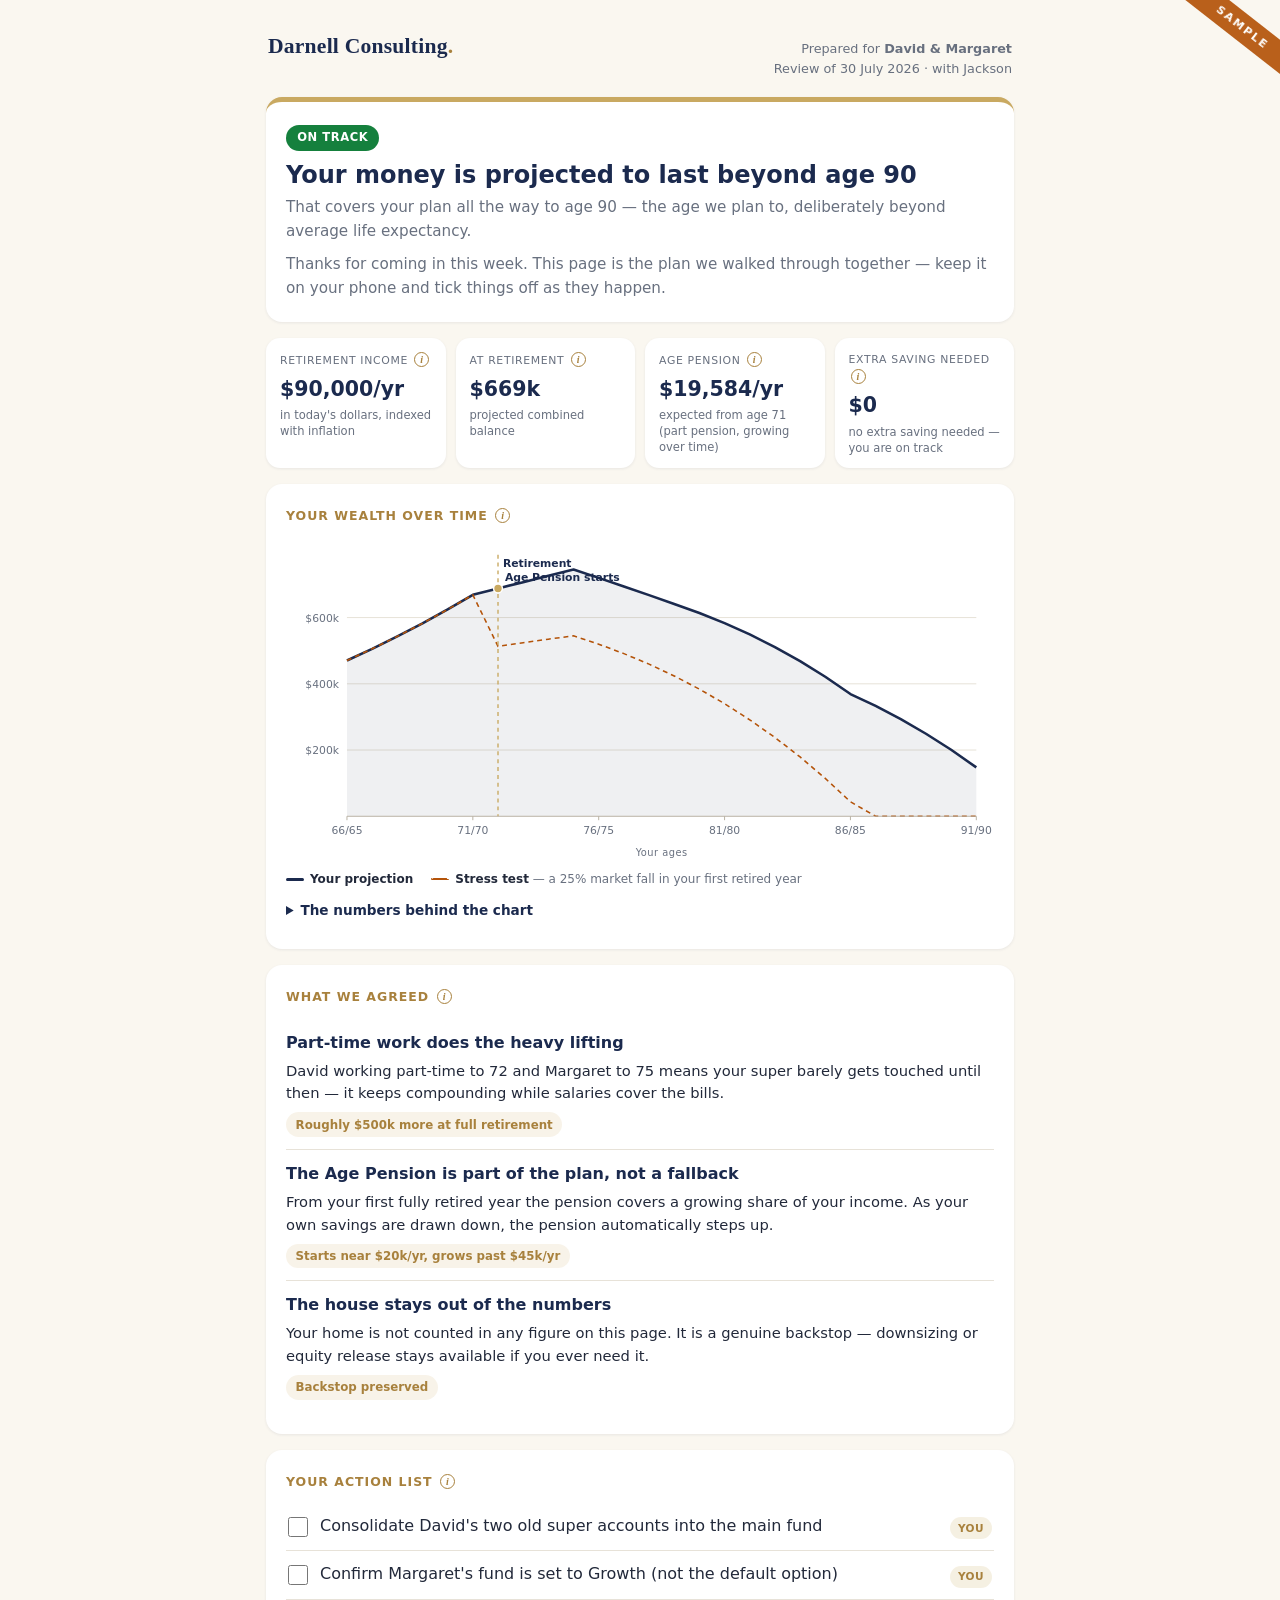
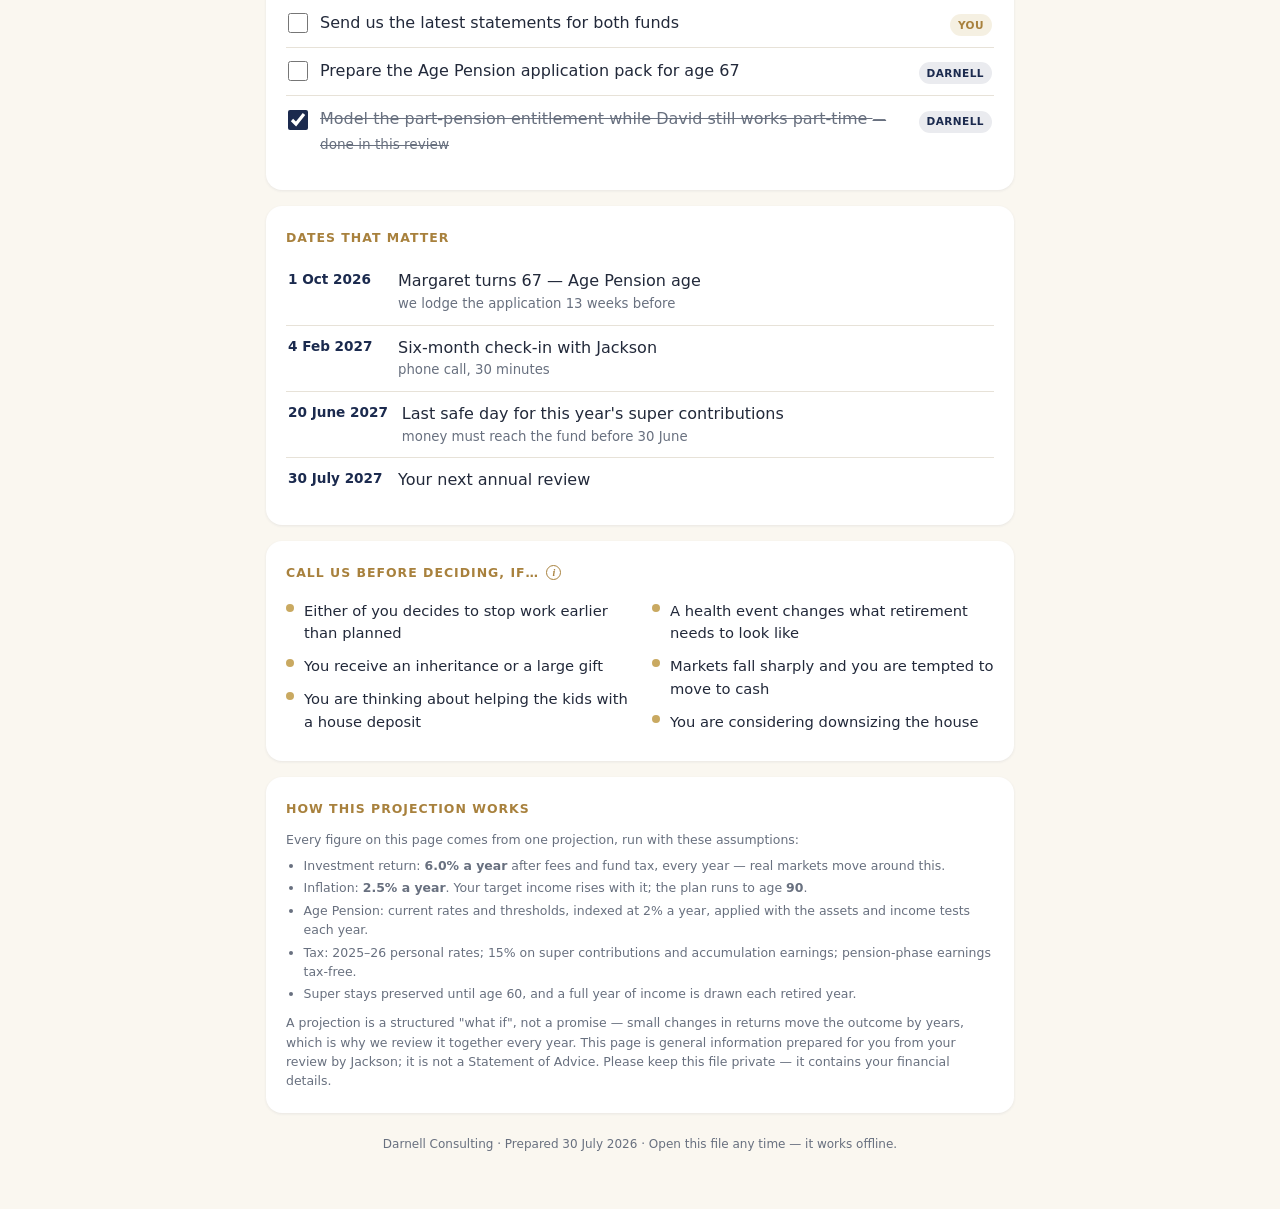
==== mockups/client-report-sample.html @ 5c4e3220 "Add client take-home report generator + sample mockup (additive only) New export/clientReport.js bui" ====
<!DOCTYPE html>
<html lang="en-AU">
<head>
<meta charset="utf-8">
<meta name="viewport" content="width=device-width, initial-scale=1">
<meta name="robots" content="noindex">
<title>David &amp; Margaret — Your plan at a glance</title>
<style>
  :root { --cream:#FAF7F0; --navy:#1B2A4E; --gold:#C9A961; --gold2:#A8813D;
          --ink:#22293a; --muted:#68707f; --line:#e7e2d8;
          --good:#15803d; --warn:#b45309; --bad:#991b1b; }
  * { box-sizing:border-box; margin:0; padding:0; }
  body { background:var(--cream); color:var(--ink);
         font:16px/1.55 system-ui,-apple-system,"Segoe UI",Roboto,sans-serif;
         -webkit-text-size-adjust:100%; }
  .wrap { max-width:780px; margin:0 auto; padding:20px 16px 56px; }
  header.brand { display:flex; align-items:baseline; justify-content:space-between;
                 gap:12px; flex-wrap:wrap; padding:10px 2px 18px; }
  .wordmark { font-family:Georgia,'Times New Roman',serif; font-size:1.35rem;
              font-weight:700; color:var(--navy); letter-spacing:.01em; }
  .wordmark span { color:var(--gold2); }
  .prep { font-size:.8rem; color:var(--muted); text-align:right; }
  .card { background:#fff; border-radius:16px; padding:22px 20px;
          box-shadow:0 1px 3px rgba(27,42,78,.08); margin-bottom:16px; }
  h2 { font-size:.78rem; letter-spacing:.08em; text-transform:uppercase;
       color:var(--gold2); margin-bottom:12px; }
  /* hero */
  .hero { border-top:5px solid var(--gold); }
  .pill { display:inline-block; font-size:.72rem; font-weight:700; letter-spacing:.05em;
          text-transform:uppercase; padding:.25rem .7rem; border-radius:2rem; color:#fff; }
  .good .pill { background:var(--good); } .warn .pill { background:var(--warn); }
  .bad  .pill { background:var(--bad); }
  .hero h1 { font-size:1.5rem; line-height:1.25; margin:.6rem 0 .4rem; color:var(--navy); }
  .hero p  { color:var(--muted); font-size:.95rem; }
  /* tiles */
  .tiles { display:grid; grid-template-columns:repeat(auto-fit,minmax(158px,1fr)); gap:10px; }
  .tile { background:#fff; border-radius:14px; padding:14px 14px 12px;
          box-shadow:0 1px 3px rgba(27,42,78,.08); }
  .tile .l { font-size:.68rem; text-transform:uppercase; letter-spacing:.06em; color:var(--muted); }
  .tile .v { font-size:1.28rem; font-weight:700; color:var(--navy); margin:.2rem 0 .1rem; }
  .tile .n { font-size:.72rem; color:var(--muted); line-height:1.4; }
  /* chart */
  svg { width:100%; height:auto; display:block; }
  .ax  { font-size:11px; fill:var(--muted); } .axl { font-size:10px; letter-spacing:.05em; }
  .mk  { font-size:11px; fill:var(--navy); font-weight:600; } .mkr { fill:var(--bad); }
  .legend { display:flex; gap:18px; flex-wrap:wrap; font-size:.75rem; color:var(--muted); margin-top:8px; }
  .legend b { font-weight:600; color:var(--ink); }
  .sw { display:inline-block; width:18px; height:0; border-top:3px solid var(--navy);
        vertical-align:middle; margin-right:6px; border-radius:2px; }
  .sw.stress { border-top:2px dashed var(--warn); }
  /* actions */
  .actions ul { list-style:none; }
  .actions li { border-bottom:1px solid var(--line); }
  .actions li:last-child { border-bottom:none; }
  .actions label { display:flex; align-items:flex-start; gap:12px; padding:11px 2px; cursor:pointer; }
  .actions input { width:1.25rem; height:1.25rem; margin-top:.15rem; accent-color:var(--navy); flex-shrink:0; }
  .atext { flex:1; } .atext em { color:var(--muted); font-style:normal; font-size:.85rem; }
  input:checked ~ .atext { text-decoration:line-through; color:var(--muted); }
  .chip { font-size:.66rem; font-weight:700; letter-spacing:.04em; text-transform:uppercase;
          padding:.18rem .5rem; border-radius:2rem; flex-shrink:0; margin-top:.2rem; }
  .chip.you { background:rgba(201,169,97,.18); color:var(--gold2); }
  .chip.us  { background:rgba(27,42,78,.09); color:var(--navy); }
  /* dates */
  .dates ul { list-style:none; }
  .dates li { display:flex; gap:14px; padding:10px 2px; border-bottom:1px solid var(--line); }
  .dates li:last-child { border-bottom:none; }
  .dd { min-width:96px; font-weight:700; color:var(--navy); font-size:.85rem; }
  .dt { flex:1; } .dt em { display:block; color:var(--muted); font-style:normal; font-size:.83rem; }
  /* strategies */
  .strat { padding:12px 0; border-bottom:1px solid var(--line); }
  .strat:last-child { border-bottom:none; }
  .strat h3 { font-size:1rem; color:var(--navy); margin-bottom:.25rem; }
  .strat p { font-size:.92rem; color:var(--ink); }
  .impact { display:inline-block; margin-top:.45rem; font-size:.74rem; font-weight:600;
            color:var(--gold2); background:rgba(201,169,97,.14); padding:.2rem .6rem; border-radius:2rem; }
  /* call us */
  .callus ul { list-style:none; columns:2; column-gap:24px; }
  .callus li { break-inside:avoid; padding:5px 0 5px 18px; position:relative; font-size:.92rem; }
  .callus li::before { content:""; position:absolute; left:0; top:.62em; width:8px; height:8px;
                       border-radius:50%; background:var(--gold); }
  @media (max-width:560px){ .callus ul { columns:1; } }
  /* table */
  details { margin-top:6px; }
  summary { cursor:pointer; font-size:.85rem; font-weight:600; color:var(--navy); padding:6px 0; }
  table { width:100%; border-collapse:collapse; font-size:.8rem; margin-top:8px; }
  th { text-align:left; font-size:.66rem; text-transform:uppercase; letter-spacing:.05em;
       color:var(--muted); padding:6px 8px; border-bottom:1px solid var(--line); }
  td { padding:5px 8px; border-bottom:1px solid #f3efe6; }
  th.n, td.n { text-align:right; font-variant-numeric:tabular-nums; }
  /* fine print */
  .fine { font-size:.78rem; color:var(--muted); }
  .fine ul { margin:.4rem 0 .6rem 1.1rem; }
  .fine li { margin-bottom:.2rem; }
  /* explain marks */
  .i { display:inline-flex; align-items:center; justify-content:center; width:15px; height:15px;
       border-radius:50%; border:1px solid var(--gold2); color:var(--gold2); background:none;
       font:italic 700 10px Georgia,serif; cursor:pointer; vertical-align:.12em; margin-left:2px; }
  #pop { position:absolute; z-index:10; max-width:280px; background:var(--navy); color:#fff;
         font-size:.78rem; line-height:1.45; padding:10px 12px; border-radius:10px;
         box-shadow:0 6px 20px rgba(27,42,78,.35); display:none; }
  /* sample ribbon */
  .ribbon { position:fixed; top:14px; right:-42px; transform:rotate(38deg); z-index:20;
            background:var(--warn); color:#fff; font-size:.7rem; font-weight:800;
            letter-spacing:.18em; padding:.3rem 3rem; opacity:.92; pointer-events:none; }
  footer { text-align:center; color:var(--muted); font-size:.75rem; margin-top:22px; }
  @media print {
    body { background:#fff; } .card,.tile { box-shadow:none; border:1px solid var(--line); }
    .i,.ribbon { display:none; } details { open:true; }
  }
</style>
</head>
<body>
<div class="ribbon">SAMPLE</div>
<div class="wrap">

  <header class="brand">
    <div class="wordmark">Darnell Consulting<span>.</span></div>
    <div class="prep">Prepared for <b>David &amp; Margaret</b><br>
      Review of 30 July 2026 · with Jackson</div>
  </header>

  <div class="card hero good">
    <span class="pill">On track</span>
    <h1>Your money is projected to last beyond age 90</h1>
    <p>That covers your plan all the way to age 90 — the age we plan to, deliberately beyond average life expectancy.</p>
    <p style="margin-top:.6rem">Thanks for coming in this week. This page is the plan we walked through together — keep it on your phone and tick things off as they happen.</p>
  </div>

  <div class="tiles" style="margin-bottom:16px">
    <div class="tile">
      <div class="l">Retirement income <button class="i" type="button" data-tip="The yearly income your plan is built around, in today&#39;s dollars. The projection increases it with inflation every year so your buying power stays the same." aria-label="What is this?">i</button></div>
      <div class="v">$90,000/yr</div>
      <div class="n">in today's dollars, indexed with inflation</div>
    </div>
    <div class="tile">
      <div class="l">At retirement <button class="i" type="button" data-tip="Your combined super and savings projected to the year you have both stopped work, in the dollars of that year." aria-label="What is this?">i</button></div>
      <div class="v">$669k</div>
      <div class="n">projected combined balance</div>
    </div>
    <div class="tile">
      <div class="l">Age Pension <button class="i" type="button" data-tip="The government Age Pension your household is projected to receive, based on the assets and income tests. It usually grows as your own savings are drawn down." aria-label="What is this?">i</button></div>
      <div class="v">$19,584/yr</div>
      <div class="n">expected from age 71 (part pension, growing over time)</div>
    </div>
    <div class="tile">
      <div class="l">Extra saving needed <button class="i" type="button" data-tip="The additional amount to put away, starting now, for your money to last to the plan-to age. Calculated by the same projection as the chart." aria-label="What is this?">i</button></div>
      <div class="v">$0</div>
      <div class="n">no extra saving needed — you are on track</div>
    </div>
  </div>

  <div class="card">
    <h2>Your wealth over time <button class="i" type="button" data-tip="Each point is your projected combined super and savings at that age. The gold dashed line marks retirement; the dot marks where the Age Pension begins." aria-label="What is this?">i</button></h2>
    <svg viewBox="0 0 720 330" role="img" aria-label="Projected household wealth by age">
    <line x1="62" y1="216.64549128523356" x2="702" y2="216.64549128523356" stroke="#e7e2d8" stroke-width="1"/><text x="54" y="220.64549128523356" text-anchor="end" class="ax">$200k</text><line x1="62" y1="149.29098257046712" x2="702" y2="149.29098257046712" stroke="#e7e2d8" stroke-width="1"/><text x="54" y="153.29098257046712" text-anchor="end" class="ax">$400k</text><line x1="62" y1="81.93647385570068" x2="702" y2="81.93647385570068" stroke="#e7e2d8" stroke-width="1"/><text x="54" y="85.93647385570068" text-anchor="end" class="ax">$600k</text><line x1="62" y1="284" x2="62" y2="288" stroke="#b9b2a4"/><text x="62" y="302" text-anchor="middle" class="ax">66/65</text><line x1="190" y1="284" x2="190" y2="288" stroke="#b9b2a4"/><text x="190" y="302" text-anchor="middle" class="ax">71/70</text><line x1="318" y1="284" x2="318" y2="288" stroke="#b9b2a4"/><text x="318" y="302" text-anchor="middle" class="ax">76/75</text><line x1="446" y1="284" x2="446" y2="288" stroke="#b9b2a4"/><text x="446" y="302" text-anchor="middle" class="ax">81/80</text><line x1="574" y1="284" x2="574" y2="288" stroke="#b9b2a4"/><text x="574" y="302" text-anchor="middle" class="ax">86/85</text><line x1="702" y1="284" x2="702" y2="288" stroke="#b9b2a4"/><text x="702" y="302" text-anchor="middle" class="ax">91/90</text><text x="382" y="324" text-anchor="middle" class="ax axl">Your ages</text>
    <path d="M62.0,125.6L87.6,113.7L113.2,101.1L138.8,87.8L164.4,73.7L190.0,58.8L215.6,52.3L241.2,45.9L266.8,39.4L292.4,33.1L318.0,41.6L343.6,50.3L369.2,59.1L394.8,68.1L420.4,77.3L446.0,87.6L471.6,99.1L497.2,111.9L522.8,126.2L548.4,142.1L574.0,159.7L599.6,171.8L625.2,185.3L650.8,200.1L676.4,216.4L702.0,234.3L702.0,284L62.0,284Z" fill="#1B2A4E" opacity="0.07"/>
    <path d="M62.0,125.6L87.6,113.7L113.2,101.1L138.8,87.8L164.4,73.7L190.0,58.8L215.6,52.3L241.2,45.9L266.8,39.4L292.4,33.1L318.0,41.6L343.6,50.3L369.2,59.1L394.8,68.1L420.4,77.3L446.0,87.6L471.6,99.1L497.2,111.9L522.8,126.2L548.4,142.1L574.0,159.7L599.6,171.8L625.2,185.3L650.8,200.1L676.4,216.4L702.0,234.3" fill="none" stroke="#1B2A4E" stroke-width="2.6" stroke-linejoin="round"/>
    <path d="M62.0,125.6L87.6,113.7L113.2,101.1L138.8,87.8L164.4,73.7L190.0,58.8L215.6,111.2L241.2,107.5L266.8,103.9L292.4,100.5L318.0,109.0L343.6,118.6L369.2,129.3L394.8,141.3L420.4,154.7L446.0,169.5L471.6,185.9L497.2,203.9L522.8,223.7L548.4,245.5L574.0,269.3L599.6,284.0L625.2,284.0L650.8,284.0L676.4,284.0L702.0,284.0" fill="none" stroke="#b45309" stroke-width="1.6" stroke-dasharray="5 4"/><line x1="215.6" y1="18" x2="215.6" y2="284" stroke="#C9A961" stroke-width="1.4" stroke-dasharray="4 4"/><text x="220.6" y="30" class="mk">Retirement</text><circle cx="215.6" cy="52.31964410412715" r="4.5" fill="#C9A961" stroke="#fff" stroke-width="1.5"/><text x="222.6" y="44.31964410412715" class="mk">Age Pension starts</text>
    <line x1="62" y1="284" x2="702" y2="284" stroke="#b9b2a4"/>
  </svg>
    <div class="legend">
      <span><span class="sw"></span><b>Your projection</b></span>
      <span><span class="sw stress"></span><b>Stress test</b> — a 25% market fall in your first retired year</span>
    </div>
    <details>
      <summary>The numbers behind the chart</summary>
      <table>
    <thead><tr>
      <th>Your ages</th><th>Phase</th>
      <th class="n">Balance <button class="i" type="button" data-tip="The projected value of your combined super and savings at the end of that year, in the dollars of that year." aria-label="What is this?">i</button></th>
      <th class="n">In today's dollars <button class="i" type="button" data-tip="The same balance adjusted for inflation at 2.5% a year — what it would feel like in today&#39;s money." aria-label="What is this?">i</button></th>
    </tr></thead>
    <tbody><tr>
      <td>66 / 65</td>
      <td>Building up</td>
      <td class="n">$470,314</td>
      <td class="n">$470,314</td>
    </tr><tr>
      <td>67 / 66</td>
      <td>Building up</td>
      <td class="n">$505,607</td>
      <td class="n">$493,275</td>
    </tr><tr>
      <td>68 / 67</td>
      <td>Building up</td>
      <td class="n">$542,982</td>
      <td class="n">$516,818</td>
    </tr><tr>
      <td>69 / 68</td>
      <td>Building up</td>
      <td class="n">$582,554</td>
      <td class="n">$540,959</td>
    </tr><tr>
      <td>70 / 69</td>
      <td>Building up</td>
      <td class="n">$624,441</td>
      <td class="n">$565,712</td>
    </tr><tr>
      <td>71 / 70</td>
      <td>Building up</td>
      <td class="n">$668,768</td>
      <td class="n">$591,093</td>
    </tr><tr>
      <td>72 / 71</td>
      <td>Drawing down</td>
      <td class="n">$687,943</td>
      <td class="n">$593,211</td>
    </tr><tr>
      <td>73 / 72</td>
      <td>Drawing down</td>
      <td class="n">$707,085</td>
      <td class="n">$594,846</td>
    </tr><tr>
      <td>74 / 73</td>
      <td>Drawing down</td>
      <td class="n">$726,162</td>
      <td class="n">$595,995</td>
    </tr><tr>
      <td>75 / 74</td>
      <td>Drawing down</td>
      <td class="n">$745,142</td>
      <td class="n">$596,656</td>
    </tr><tr>
      <td>76 / 75</td>
      <td>Drawing down</td>
      <td class="n">$719,697</td>
      <td class="n">$562,226</td>
    </tr><tr>
      <td>77 / 76</td>
      <td>Drawing down</td>
      <td class="n">$693,879</td>
      <td class="n">$528,836</td>
    </tr><tr>
      <td>78 / 77</td>
      <td>Drawing down</td>
      <td class="n">$667,694</td>
      <td class="n">$496,468</td>
    </tr><tr>
      <td>79 / 78</td>
      <td>Drawing down</td>
      <td class="n">$641,147</td>
      <td class="n">$465,101</td>
    </tr><tr>
      <td>80 / 79</td>
      <td>Drawing down</td>
      <td class="n">$613,660</td>
      <td class="n">$434,304</td>
    </tr><tr>
      <td>81 / 80</td>
      <td>Drawing down</td>
      <td class="n">$583,123</td>
      <td class="n">$402,626</td>
    </tr><tr>
      <td>82 / 81</td>
      <td>Drawing down</td>
      <td class="n">$549,122</td>
      <td class="n">$369,902</td>
    </tr><tr>
      <td>83 / 82</td>
      <td>Drawing down</td>
      <td class="n">$511,033</td>
      <td class="n">$335,848</td>
    </tr><tr>
      <td>84 / 83</td>
      <td>Drawing down</td>
      <td class="n">$468,553</td>
      <td class="n">$300,420</td>
    </tr><tr>
      <td>85 / 84</td>
      <td>Drawing down</td>
      <td class="n">$421,360</td>
      <td class="n">$263,572</td>
    </tr><tr>
      <td>86 / 85</td>
      <td>Drawing down</td>
      <td class="n">$369,110</td>
      <td class="n">$225,257</td>
    </tr><tr>
      <td>87 / 86</td>
      <td>Drawing down</td>
      <td class="n">$333,080</td>
      <td class="n">$198,311</td>
    </tr><tr>
      <td>88 / 87</td>
      <td>Drawing down</td>
      <td class="n">$293,196</td>
      <td class="n">$170,307</td>
    </tr><tr>
      <td>89 / 88</td>
      <td>Drawing down</td>
      <td class="n">$249,179</td>
      <td class="n">$141,209</td>
    </tr><tr>
      <td>90 / 89</td>
      <td>Drawing down</td>
      <td class="n">$200,733</td>
      <td class="n">$110,980</td>
    </tr><tr>
      <td>91 / 90</td>
      <td>Drawing down</td>
      <td class="n">$147,543</td>
      <td class="n">$79,583</td>
    </tr></tbody>
  </table>
    </details>
  </div>

  <div class="card">
    <h2>What we agreed <button class="i" type="button" data-tip="The strategies from your review — what we are doing and why it helps." aria-label="What is this?">i</button></h2>
    
    <div class="strat">
      <h3>Part-time work does the heavy lifting</h3>
      <p>David working part-time to 72 and Margaret to 75 means your super barely gets touched until then — it keeps compounding while salaries cover the bills.</p>
      <span class="impact">Roughly $500k more at full retirement</span>
    </div>
    <div class="strat">
      <h3>The Age Pension is part of the plan, not a fallback</h3>
      <p>From your first fully retired year the pension covers a growing share of your income. As your own savings are drawn down, the pension automatically steps up.</p>
      <span class="impact">Starts near $20k/yr, grows past $45k/yr</span>
    </div>
    <div class="strat">
      <h3>The house stays out of the numbers</h3>
      <p>Your home is not counted in any figure on this page. It is a genuine backstop — downsizing or equity release stays available if you ever need it.</p>
      <span class="impact">Backstop preserved</span>
    </div>
  </div>

  <div class="card actions">
    <h2>Your action list <button class="i" type="button" data-tip="Tick things off as you go — ticks are saved on this device. Items marked with our name are ours to do." aria-label="What is this?">i</button></h2>
    <ul>
    <li>
      <label>
        <input type="checkbox" data-tick="0" >
        <span class="atext">Consolidate David&#39;s two old super accounts into the main fund</span>
        <span class="chip you">You</span>
      </label>
    </li>
    <li>
      <label>
        <input type="checkbox" data-tick="1" >
        <span class="atext">Confirm Margaret&#39;s fund is set to Growth (not the default option)</span>
        <span class="chip you">You</span>
      </label>
    </li>
    <li>
      <label>
        <input type="checkbox" data-tick="2" >
        <span class="atext">Send us the latest statements for both funds</span>
        <span class="chip you">You</span>
      </label>
    </li>
    <li>
      <label>
        <input type="checkbox" data-tick="3" >
        <span class="atext">Prepare the Age Pension application pack for age 67</span>
        <span class="chip us">Darnell</span>
      </label>
    </li>
    <li>
      <label>
        <input type="checkbox" data-tick="4" checked>
        <span class="atext">Model the part-pension entitlement while David still works part-time <em>— done in this review</em></span>
        <span class="chip us">Darnell</span>
      </label>
    </li></ul>
  </div>

  <div class="card dates">
    <h2>Dates that matter</h2>
    <ul>
    <li>
      <span class="dd">1 Oct 2026</span>
      <span class="dt">Margaret turns 67 — Age Pension age<em>we lodge the application 13 weeks before</em></span>
    </li>
    <li>
      <span class="dd">4 Feb 2027</span>
      <span class="dt">Six-month check-in with Jackson<em>phone call, 30 minutes</em></span>
    </li>
    <li>
      <span class="dd">20 June 2027</span>
      <span class="dt">Last safe day for this year&#39;s super contributions<em>money must reach the fund before 30 June</em></span>
    </li>
    <li>
      <span class="dd">30 July 2027</span>
      <span class="dt">Your next annual review</span>
    </li></ul>
  </div>

  <div class="card callus">
    <h2>Call us before deciding, if… <button class="i" type="button" data-tip="Life events that change the plan. A quick call first usually saves money — and sometimes a lot of tax." aria-label="What is this?">i</button></h2>
    <ul><li>Either of you decides to stop work earlier than planned</li><li>You receive an inheritance or a large gift</li><li>You are thinking about helping the kids with a house deposit</li><li>A health event changes what retirement needs to look like</li><li>Markets fall sharply and you are tempted to move to cash</li><li>You are considering downsizing the house</li></ul>
  </div>

  <div class="card fine">
    <h2>How this projection works</h2>
    <p>Every figure on this page comes from one projection, run with these assumptions:</p>
    <ul>
      <li>Investment return: <b>6.0% a year</b> after fees and fund tax, every year — real markets move around this.</li>
      <li>Inflation: <b>2.5% a year</b>. Your target income rises with it; the plan runs to age <b>90</b>.</li>
      <li>Age Pension: current rates and thresholds, indexed at 2% a year, applied with the assets and income tests each year.</li>
      <li>Tax: 2025–26 personal rates; 15% on super contributions and accumulation earnings; pension-phase earnings tax-free.</li>
      <li>Super stays preserved until age 60, and a full year of income is drawn each retired year.</li>
    </ul>
    <p>A projection is a structured "what if", not a promise — small changes in returns move the outcome by years, which is why we review it together every year. This page is general information prepared for you from your review by Jackson; it is not a Statement of Advice. Please keep this file private — it contains your financial details.</p>
  </div>

  <footer>Darnell Consulting · Prepared 30 July 2026 · Open this file any time — it works offline.</footer>
</div>

<div id="pop" role="tooltip"></div>
<script>
(function () {
  // action ticks — saved on this device only
  var KEY = "dc-david-margaret-2026-07-30";
  var saved = {};
  try { saved = JSON.parse(localStorage.getItem(KEY) || "{}"); } catch (e) {}
  var boxes = document.querySelectorAll("[data-tick]");
  boxes.forEach(function (b) {
    var k = b.getAttribute("data-tick");
    if (k in saved) b.checked = !!saved[k];
    b.addEventListener("change", function () {
      saved[k] = b.checked;
      try { localStorage.setItem(KEY, JSON.stringify(saved)); } catch (e) {}
    });
  });
  // explain marks
  var pop = document.getElementById("pop"), open = null;
  function close() { pop.style.display = "none"; open = null; }
  document.addEventListener("click", function (ev) {
    var btn = ev.target.closest ? ev.target.closest(".i") : null;
    if (!btn) { close(); return; }
    if (open === btn) { close(); return; }
    pop.textContent = btn.getAttribute("data-tip") || "";
    pop.style.display = "block";
    var r = btn.getBoundingClientRect();
    var w = Math.min(280, window.innerWidth - 24);
    pop.style.maxWidth = w + "px";
    var left = Math.max(12, Math.min(r.left - 20, window.innerWidth - w - 12));
    pop.style.left = left + window.scrollX + "px";
    pop.style.top = r.bottom + 8 + window.scrollY + "px";
    open = btn;
  });
})();
</script>
</body>
</html>
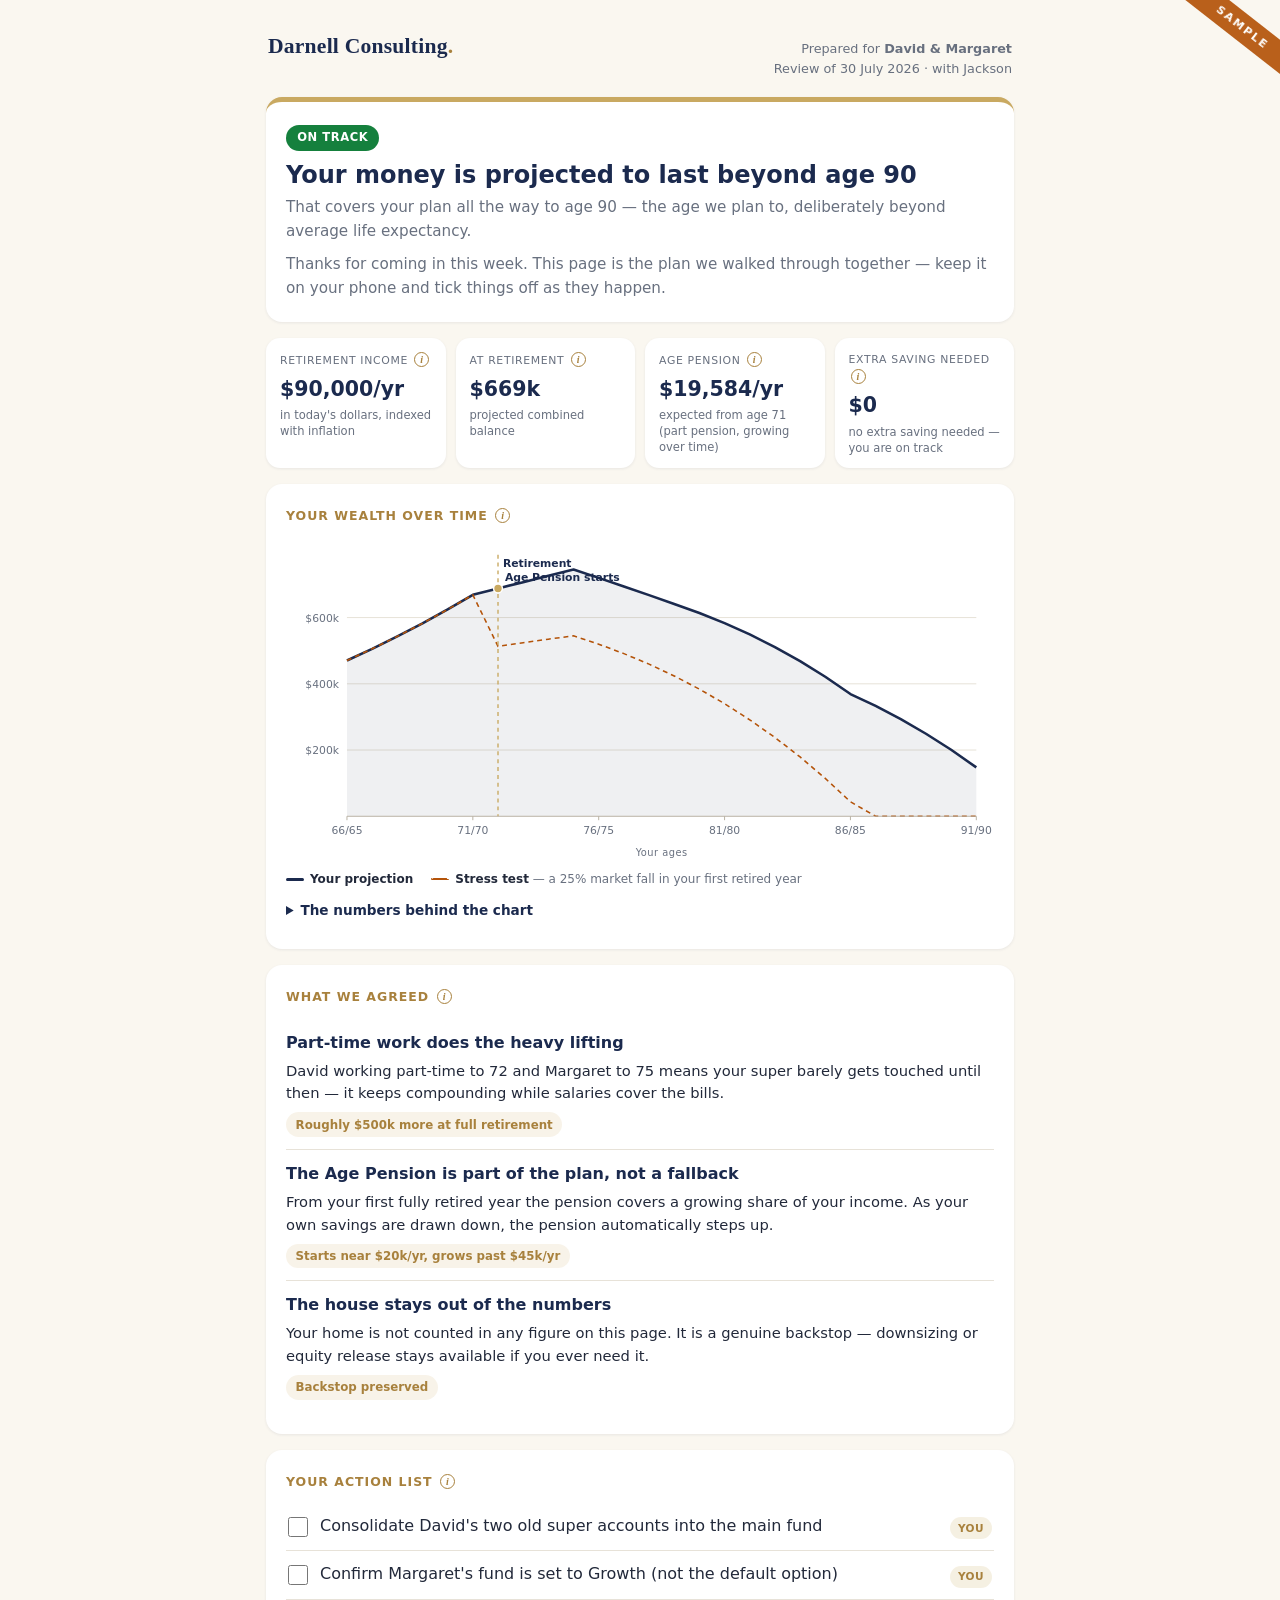
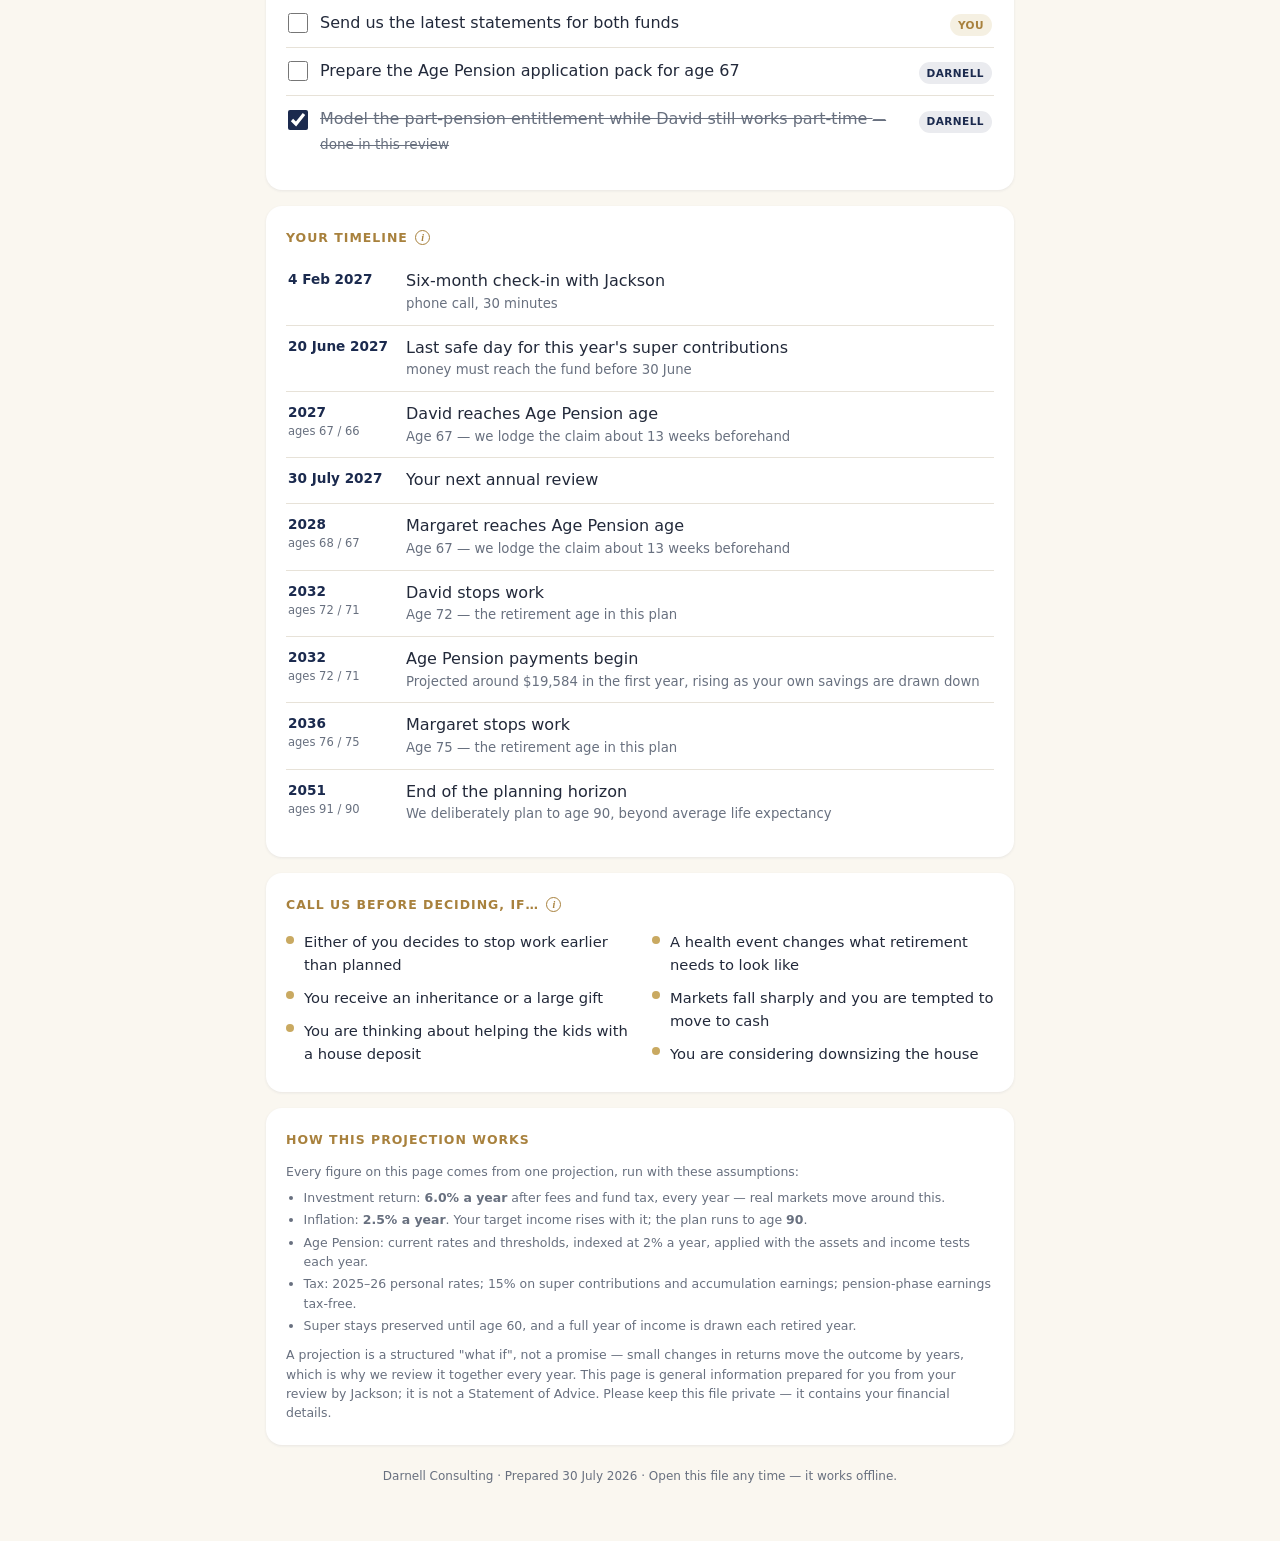
==== commit 6f640a0f: "Client report: derive the timeline from the projection; seed the action list An export with an untou" ====
--- a/mockups/client-report-sample.html
+++ b/mockups/client-report-sample.html
@@ -64,8 +64,10 @@
   .dates ul { list-style:none; }
   .dates li { display:flex; gap:14px; padding:10px 2px; border-bottom:1px solid var(--line); }
   .dates li:last-child { border-bottom:none; }
-  .dd { min-width:96px; font-weight:700; color:var(--navy); font-size:.85rem; }
+  .dd { min-width:104px; font-weight:700; color:var(--navy); font-size:.85rem; }
+  .dd em { display:block; font-weight:400; font-style:normal; color:var(--muted); font-size:.72rem; }
   .dt { flex:1; } .dt em { display:block; color:var(--muted); font-style:normal; font-size:.83rem; }
+  @media (max-width:460px){ .dates li { flex-direction:column; gap:2px; } .dd { min-width:0; } }
   /* strategies */
   .strat { padding:12px 0; border-bottom:1px solid var(--line); }
   .strat:last-child { border-bottom:none; }
@@ -366,12 +368,8 @@
   </div>
 
   <div class="card dates">
-    <h2>Dates that matter</h2>
+    <h2>Your timeline <button class="i" type="button" data-tip="The milestones in your plan — when super becomes available, when work stops, when the Age Pension starts, and anything specific we agreed. Dates come from your plan, not from a calendar of averages." aria-label="What is this?">i</button></h2>
     <ul>
-    <li>
-      <span class="dd">1 Oct 2026</span>
-      <span class="dt">Margaret turns 67 — Age Pension age<em>we lodge the application 13 weeks before</em></span>
-    </li>
     <li>
       <span class="dd">4 Feb 2027</span>
       <span class="dt">Six-month check-in with Jackson<em>phone call, 30 minutes</em></span>
@@ -381,8 +379,32 @@
       <span class="dt">Last safe day for this year&#39;s super contributions<em>money must reach the fund before 30 June</em></span>
     </li>
     <li>
+      <span class="dd">2027<em>ages 67 / 66</em></span>
+      <span class="dt">David reaches Age Pension age<em>Age 67 — we lodge the claim about 13 weeks beforehand</em></span>
+    </li>
+    <li>
       <span class="dd">30 July 2027</span>
       <span class="dt">Your next annual review</span>
+    </li>
+    <li>
+      <span class="dd">2028<em>ages 68 / 67</em></span>
+      <span class="dt">Margaret reaches Age Pension age<em>Age 67 — we lodge the claim about 13 weeks beforehand</em></span>
+    </li>
+    <li>
+      <span class="dd">2032<em>ages 72 / 71</em></span>
+      <span class="dt">David stops work<em>Age 72 — the retirement age in this plan</em></span>
+    </li>
+    <li>
+      <span class="dd">2032<em>ages 72 / 71</em></span>
+      <span class="dt">Age Pension payments begin<em>Projected around $19,584 in the first year, rising as your own savings are drawn down</em></span>
+    </li>
+    <li>
+      <span class="dd">2036<em>ages 76 / 75</em></span>
+      <span class="dt">Margaret stops work<em>Age 75 — the retirement age in this plan</em></span>
+    </li>
+    <li>
+      <span class="dd">2051<em>ages 91 / 90</em></span>
+      <span class="dt">End of the planning horizon<em>We deliberately plan to age 90, beyond average life expectancy</em></span>
     </li></ul>
   </div>
 
